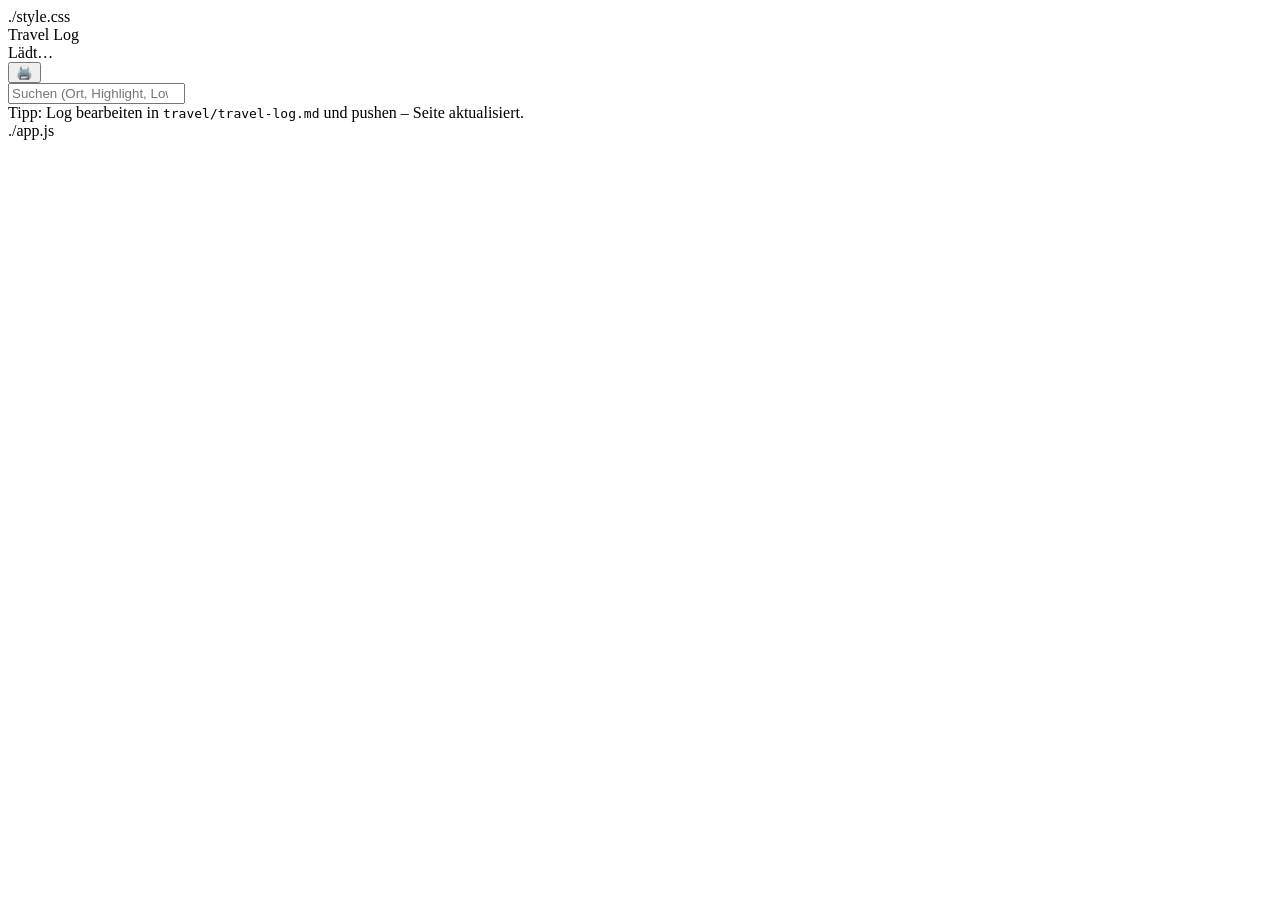
==== travel/index.html @ a3386956 "Create index.html" ====
<!doctype html>
<html lang="de">
<head>
  <meta charset="utf-8" />
  <meta name="viewport" content="width=device-width, initial-scale=1" />
  <title>Travel Log</title>
  <meta name="color-scheme" content="dark light" />
  ./style.css
</head>

<body>
  <header class="topbar">
    <div class="brand">
      <div class="title">Travel Log</div>
      <div class="subtitle" id="meta">Lädt…</div>
    </div>

    <div class="actions">
      <button class="btn" id="printBtn" title="Drucken / PDF">🖨️</button>
    </div>
  </header>

  <main class="container">
    <section class="panel">
      <input id="q" class="search" type="search" placeholder="Suchen (Ort, Highlight, Lowlight…)" />
      <div class="hint">
        Tipp: Log bearbeiten in <code>travel/travel-log.md</code> und pushen – Seite aktualisiert.
      </div>
    </section>

    <section id="list" class="list">
      <!-- Entries render here -->
    </section>

    <section id="rawWrap" class="panel muted" hidden>
      <details>
        <summary>Raw Markdown anzeigen</summary>
        <pre id="raw" class="raw"></pre>
      </details>
    </section>
  </main>

  ./app.js</script>
</body>
</html>
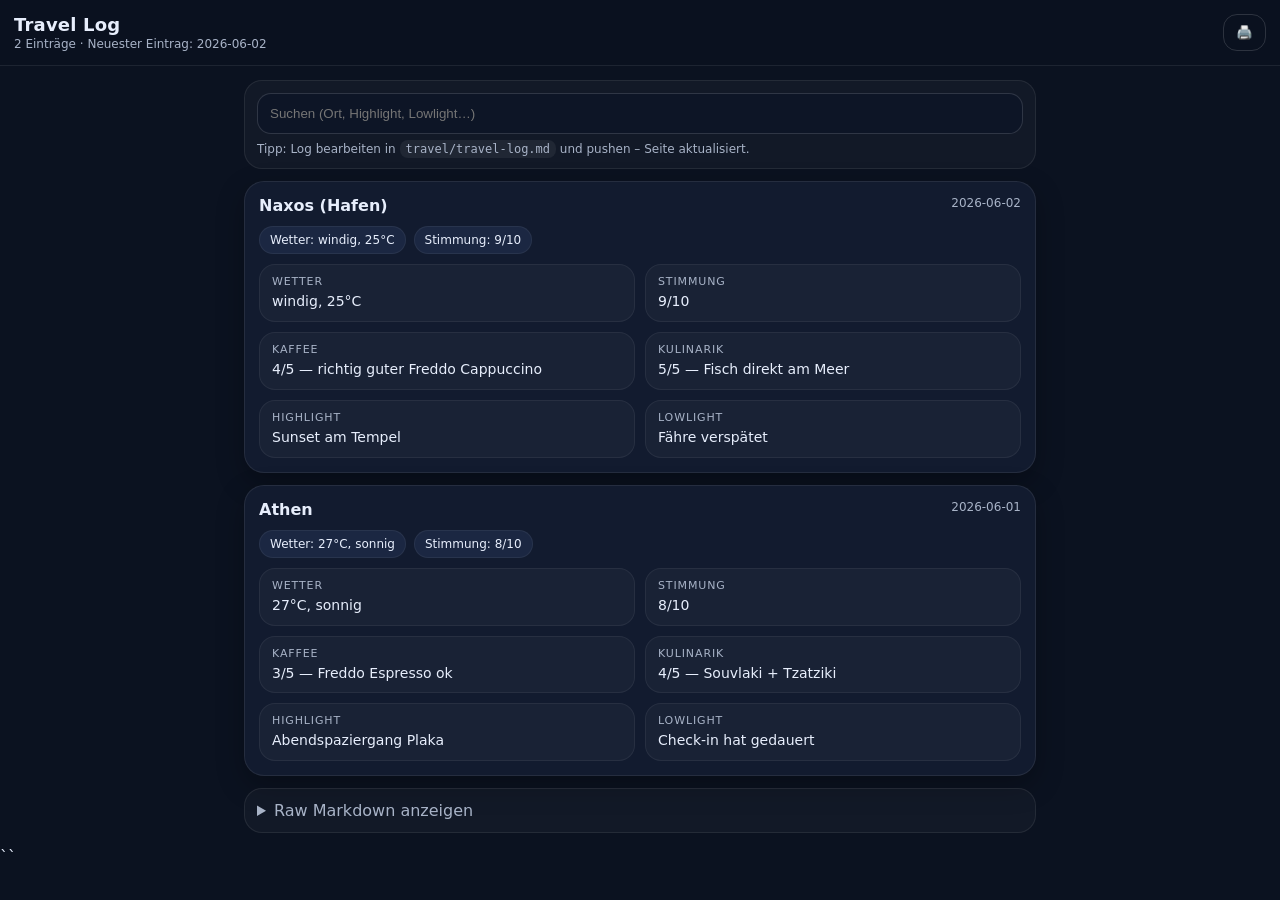
==== commit 34337eb1: "Update index.html" ====
--- a/travel/index.html
+++ b/travel/index.html
@@ -5,7 +5,9 @@
   <meta name="viewport" content="width=device-width, initial-scale=1" />
   <title>Travel Log</title>
   <meta name="color-scheme" content="dark light" />
-  ./style.css
+
+  <!-- ✅ CSS korrekt einbinden -->
+  <link rel="stylesheet" href="./style.css" />
 </head>
 
 <body>
@@ -40,6 +42,8 @@
     </section>
   </main>
 
-  ./app.js</script>
+  <!-- ✅ JS korrekt einbinden -->
+  <script src="./app.js"></script>
 </body>
 </html>
+``
--- a/travel/style.css
+++ b/travel/style.css
@@ -0,0 +1,140 @@
+:root{
+  --bg:#0b1220; --card:#121b2f; --text:#e7eefc; --muted:#a8b3c7;
+  --line:rgba(255,255,255,.08);
+  --accent:#4f8cff; --pill:#1b2742;
+  --shadow: 0 10px 28px rgba(0,0,0,.28);
+}
+
+*{box-sizing:border-box}
+html,body{height:100%}
+body{
+  margin:0;
+  font-family: system-ui,-apple-system,Segoe UI,Roboto,Arial;
+  background:var(--bg);
+  color:var(--text);
+}
+
+.topbar{
+  position:sticky; top:0; z-index:10;
+  display:flex; justify-content:space-between; align-items:center;
+  padding:14px 14px;
+  background: rgba(11,18,32,.92);
+  backdrop-filter: blur(10px);
+  border-bottom:1px solid var(--line);
+}
+
+.brand .title{font-weight:800; letter-spacing:.2px; font-size:18px}
+.brand .subtitle{color:var(--muted); font-size:12px; margin-top:2px}
+
+.actions{display:flex; gap:10px}
+.btn{
+  border:1px solid rgba(255,255,255,.14);
+  background:transparent; color:var(--text);
+  padding:10px 12px; border-radius:14px;
+  cursor:pointer;
+}
+.btn:hover{border-color: rgba(255,255,255,.25)}
+
+.container{
+  padding:14px;
+  display:grid;
+  gap:12px;
+  max-width:820px;
+  margin:0 auto;
+}
+
+.panel{
+  background:rgba(255,255,255,.03);
+  border:1px solid var(--line);
+  border-radius:18px;
+  padding:12px;
+}
+
+.search{
+  width:100%;
+  padding:12px 12px;
+  border-radius:14px;
+  border:1px solid rgba(255,255,255,.14);
+  background:#0d1526;
+  color:var(--text);
+  outline:none;
+}
+.search:focus{border-color: rgba(79,140,255,.8); box-shadow: 0 0 0 3px rgba(79,140,255,.18)}
+
+.hint{margin-top:8px; color:var(--muted); font-size:12px}
+.hint code{background:rgba(255,255,255,.06); padding:2px 6px; border-radius:8px}
+
+.list{display:grid; gap:12px}
+
+.card{
+  background:var(--card);
+  border:1px solid var(--line);
+  border-radius:20px;
+  padding:14px;
+  box-shadow: var(--shadow);
+}
+
+.cardHeader{
+  display:flex; justify-content:space-between; align-items:flex-start;
+  gap:10px;
+  margin-bottom:10px;
+}
+.h2{
+  font-size:16px;
+  font-weight:800;
+  margin:0;
+  line-height:1.25;
+}
+.date{color:var(--muted); font-size:12px; white-space:nowrap}
+
+.grid{
+  display:grid;
+  grid-template-columns: 1fr 1fr;
+  gap:10px;
+  margin-top:10px;
+}
+@media (max-width:520px){
+  .grid{grid-template-columns: 1fr;}
+}
+
+.field{
+  background:rgba(255,255,255,.03);
+  border:1px solid rgba(255,255,255,.06);
+  border-radius:16px;
+  padding:10px 12px;
+}
+.label{
+  color:var(--muted);
+  font-size:11px;
+  text-transform:uppercase;
+  letter-spacing:.08em;
+  margin-bottom:4px;
+}
+.value{font-size:14px; line-height:1.35}
+
+.badges{display:flex; flex-wrap:wrap; gap:8px; margin-top:10px}
+.badge{
+  background:var(--pill);
+  border:1px solid rgba(255,255,255,.06);
+  padding:6px 10px;
+  border-radius:999px;
+  font-size:12px;
+  color:var(--text);
+}
+
+.muted{color:var(--muted)}
+.raw{
+  white-space: pre-wrap;
+  word-break: break-word;
+  font-size: 12px;
+  line-height: 1.5;
+  color: var(--muted);
+}
+
+/* Print to PDF nicer */
+@media print{
+  body{background:white; color:#111}
+  .topbar,.panel{display:none}
+  .card{box-shadow:none; border-color:#ddd; background:white}
+  .label{color:#666}
+}
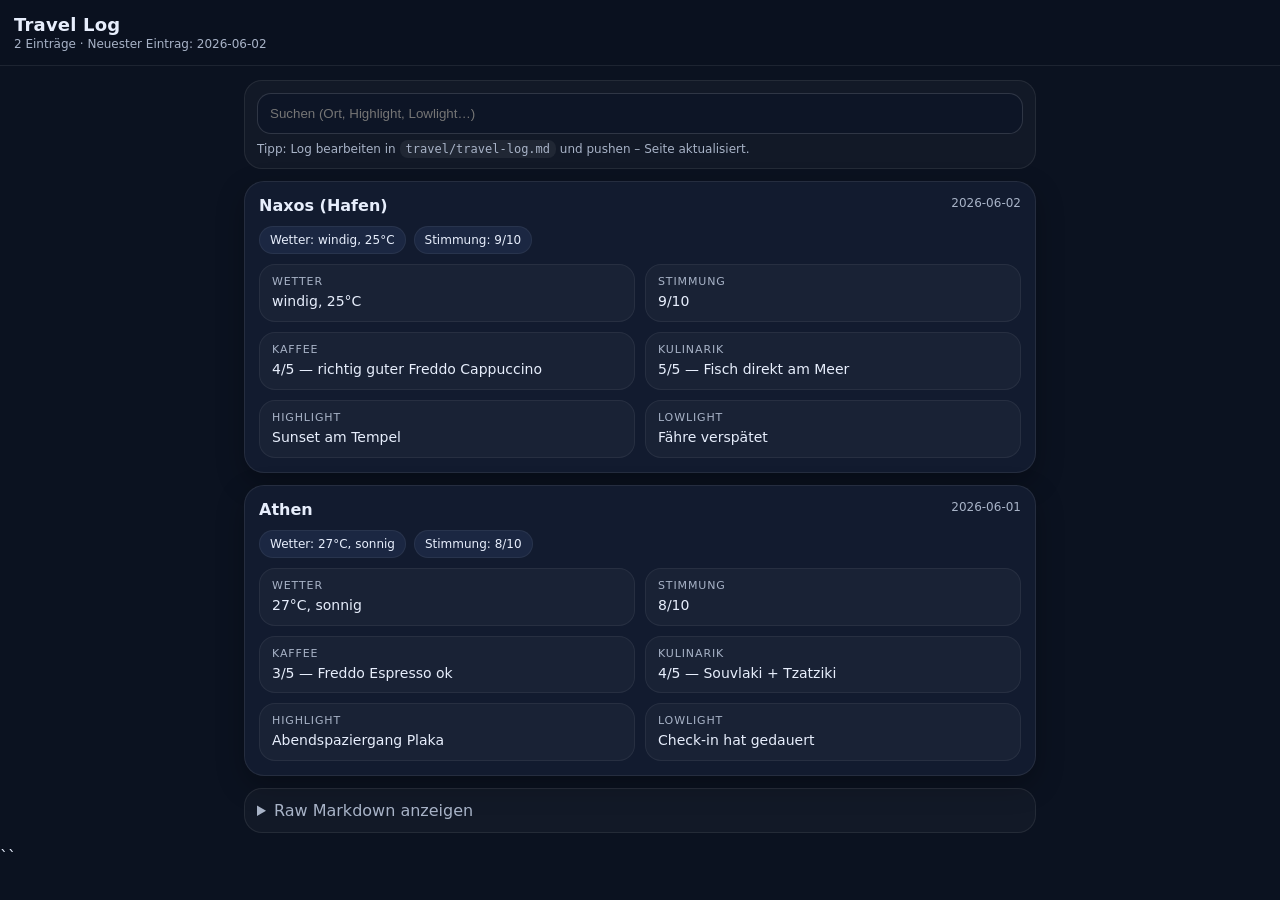
==== commit d97bedaa: "Update index.html" ====
--- a/travel/index.html
+++ b/travel/index.html
@@ -17,9 +17,7 @@
       <div class="subtitle" id="meta">Lädt…</div>
     </div>
 
-    <div class="actions">
-      <button class="btn" id="printBtn" title="Drucken / PDF">🖨️</button>
-    </div>
+   
   </header>
 
   <main class="container">
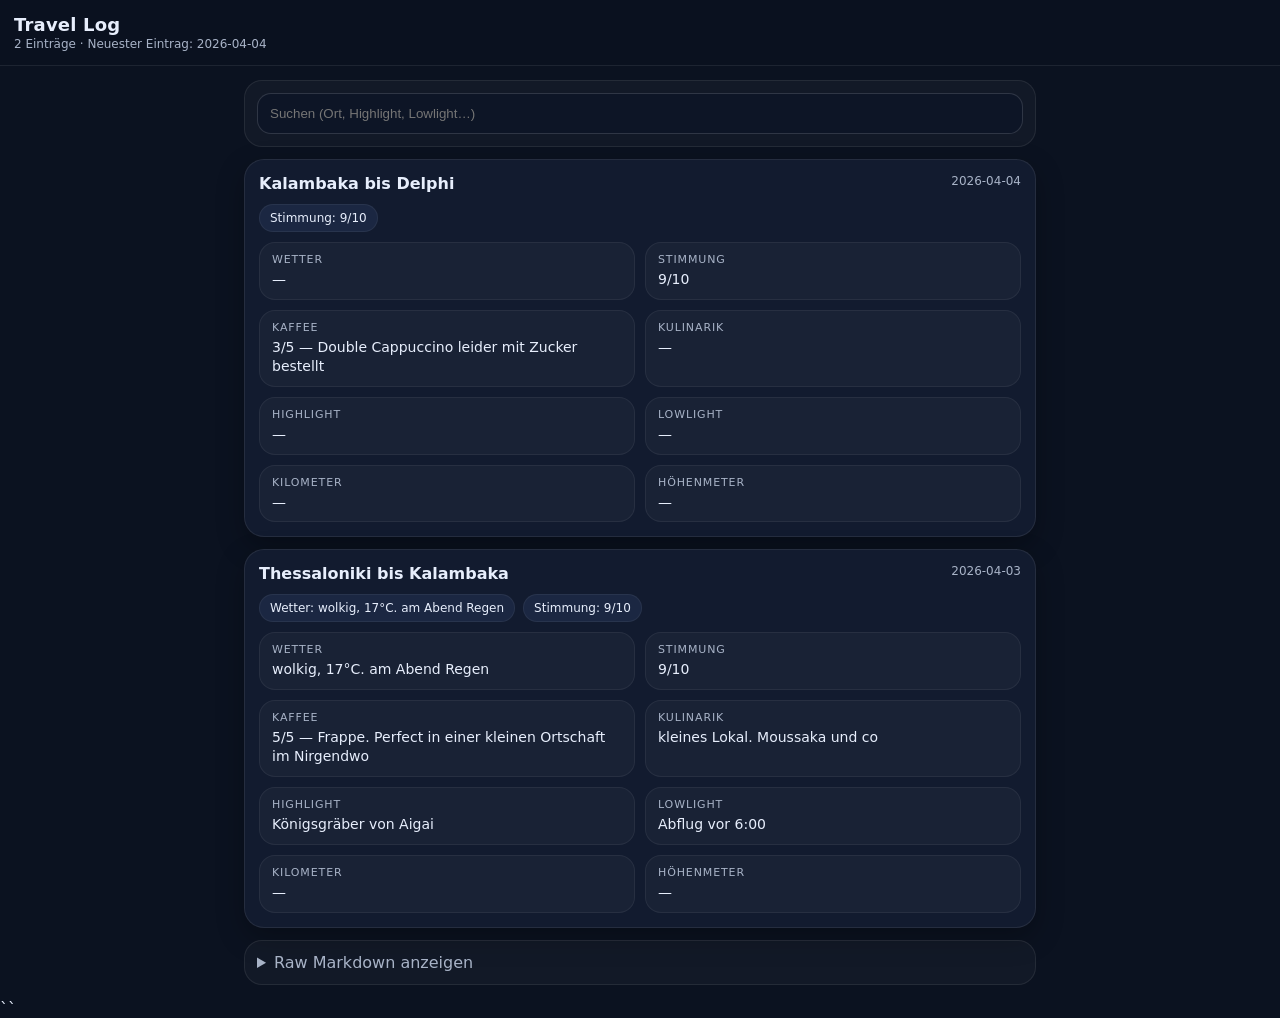
==== commit d66dc399: "tip weg" ====
--- a/travel/index.html
+++ b/travel/index.html
@@ -23,9 +23,7 @@
   <main class="container">
     <section class="panel">
       <input id="q" class="search" type="search" placeholder="Suchen (Ort, Highlight, Lowlight…)" />
-      <div class="hint">
-        Tipp: Log bearbeiten in <code>travel/travel-log.md</code> und pushen – Seite aktualisiert.
-      </div>
+      
     </section>
 
     <section id="list" class="list">
